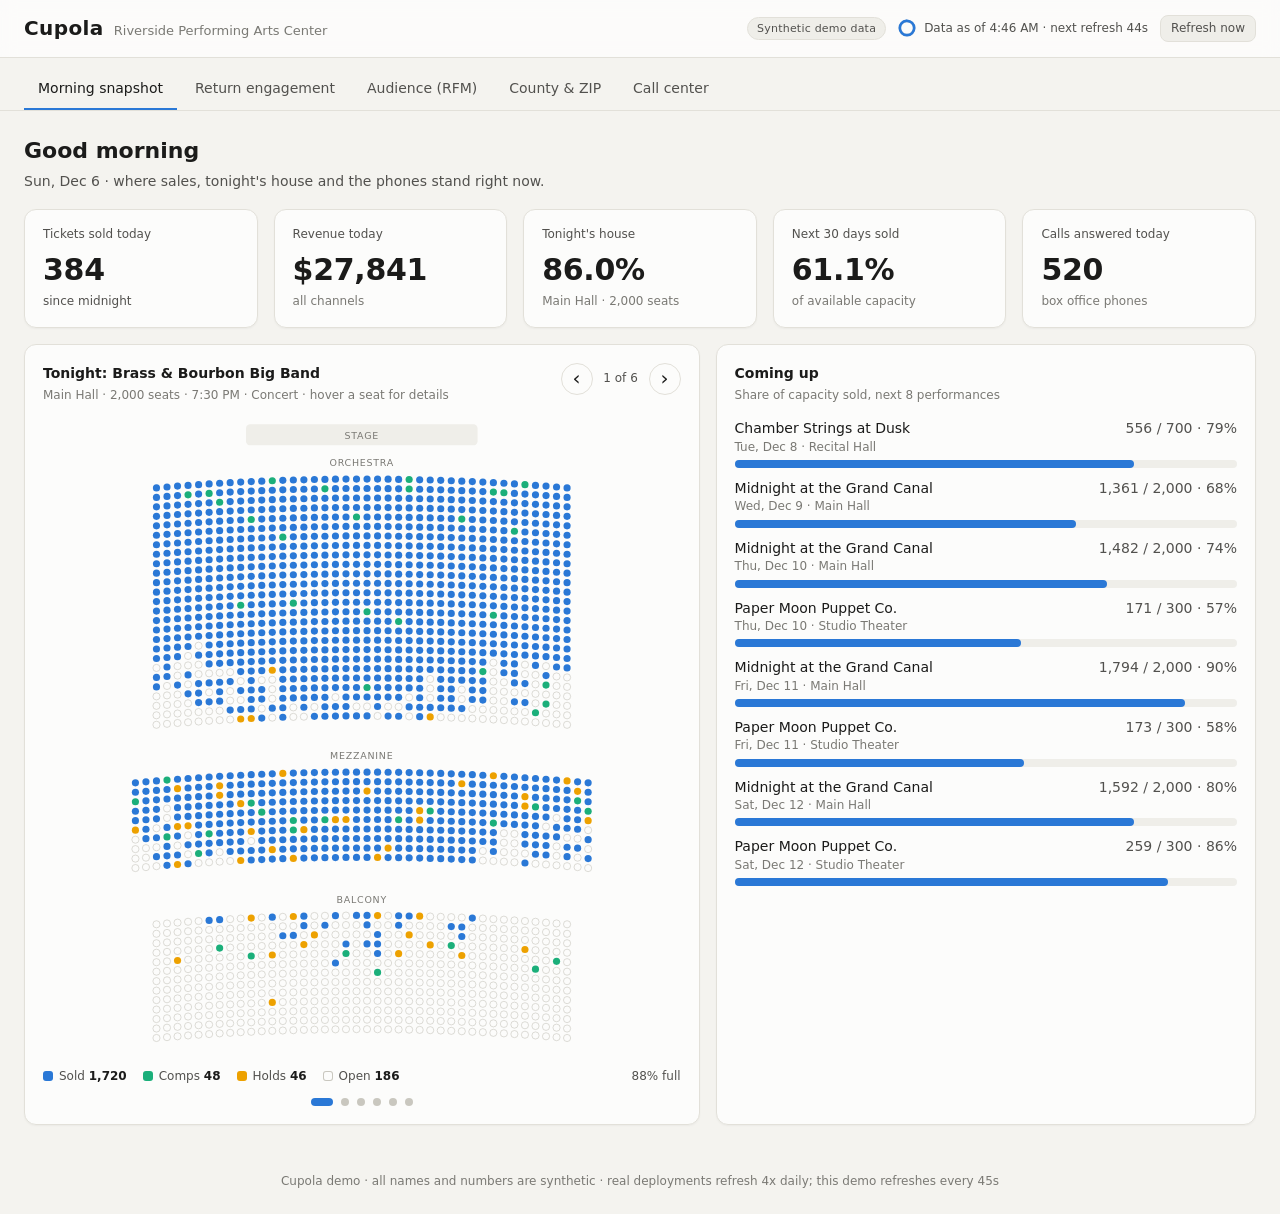
==== index.html @ f86dce52 "Cupola venue dashboards demo Plain HTML/CSS/JS demo on synthetic data, ready for GitHub Pages: morni" ====
<!doctype html>
<html lang="en">
<head>
  <meta charset="utf-8" />
  <meta name="viewport" content="width=device-width, initial-scale=1" />
  <title>Cupola · Venue Dashboards Demo</title>
  <meta name="description" content="Interactive venue analytics demo built on synthetic data." />
  <link rel="icon" href="data:image/svg+xml,<svg xmlns='http://www.w3.org/2000/svg' viewBox='0 0 32 32'><rect width='32' height='32' rx='7' fill='%233987e5'/><rect x='7' y='17' width='4' height='8' rx='1' fill='white'/><rect x='14' y='11' width='4' height='14' rx='1' fill='white'/><rect x='21' y='7' width='4' height='18' rx='1' fill='white'/></svg>" />
  <link rel="stylesheet" href="css/styles.css" />
</head>
<body>
  <header class="topbar">
    <div class="brand">
      <span class="brand-name" id="brand-name">Cupola</span>
      <span class="brand-sub" id="venue-name"></span>
    </div>
    <div class="status">
      <span class="badge" title="Every number in this demo is invented">Synthetic demo data</span>
      <span class="refresh" id="refresh">
        <svg class="refresh-ring" viewBox="0 0 20 20" aria-hidden="true">
          <circle class="track" cx="10" cy="10" r="8" />
          <circle class="prog" cx="10" cy="10" r="8" stroke-dasharray="50.27" stroke-dashoffset="0" />
        </svg>
        <span id="as-of">Loading…</span>
      </span>
      <button class="refresh-btn" id="refresh-now" type="button">Refresh now</button>
    </div>
  </header>

  <nav class="nav" id="nav" aria-label="Dashboards"></nav>

  <main id="view" aria-live="polite"></main>

  <footer id="footer"></footer>

  <script type="module" src="js/app.js"></script>
</body>
</html>
---- css/styles.css ----
/* ------------------------------------------------------------------
   Tokens. Chart colors come from a palette validated for color-vision
   deficiency on a dark surface. Text never wears a series color.
   ------------------------------------------------------------------ */
:root {
  color-scheme: light;
  --page: #f4f3ef;
  --surface-1: #fcfcfb;
  --surface-2: #efeee9;
  --border: #e2e0d9;
  --grid: #e8e6df;
  --text-primary: #1b1b1a;
  --text-secondary: #52514e;
  --text-muted: #7a7974;

  --series-1: #2a78d6; /* blue   */
  --series-2: #eb6834; /* orange */
  --series-3: #1baf7a; /* aqua   */
  --series-4: #eda100; /* yellow */
  --neutral-mark: #c9c7bf;

  --good: #0f7a0f;
  --warning: #b77d00;
  --critical: #d03b3b;

  --radius: 12px;
  --gap: 16px;
  --font: "Inter", system-ui, -apple-system, "Segoe UI", Roboto, sans-serif;
  --mono: ui-monospace, "SF Mono", Menlo, Consolas, monospace;
}

* { box-sizing: border-box; }
html, body { margin: 0; }
body {
  background: var(--page);
  color: var(--text-primary);
  font: 14px/1.45 var(--font);
  -webkit-font-smoothing: antialiased;
}
button { font: inherit; color: inherit; }

/* ---------- Header ---------- */
.topbar {
  position: sticky; top: 0; z-index: 20;
  display: flex; align-items: center; gap: 16px; flex-wrap: wrap;
  padding: 14px 24px;
  background: rgba(252, 252, 251, 0.92);
  backdrop-filter: blur(8px);
  border-bottom: 1px solid var(--border);
}
.brand { display: flex; align-items: baseline; gap: 10px; margin-right: auto; }
.brand-name { font-size: 20px; font-weight: 700; letter-spacing: 0.02em; }
.brand-sub { color: var(--text-muted); font-size: 13px; }

.status { display: flex; align-items: center; gap: 12px; font-size: 12px; color: var(--text-secondary); }
.badge {
  padding: 3px 9px; border-radius: 999px;
  border: 1px solid var(--border); background: var(--surface-2);
  color: var(--text-secondary); font-size: 11px; letter-spacing: 0.02em; white-space: nowrap;
}
.refresh { display: flex; align-items: center; gap: 8px; white-space: nowrap; }
.refresh-ring { width: 18px; height: 18px; transform: rotate(-90deg); }
.refresh-ring circle { fill: none; stroke-width: 3; }
.refresh-ring .track { stroke: var(--border); }
.refresh-ring .prog { stroke: var(--series-1); stroke-linecap: round; transition: stroke-dashoffset 1s linear; }
.refresh-btn {
  background: var(--surface-2); border: 1px solid var(--border); border-radius: 8px;
  padding: 4px 10px; cursor: pointer; font-size: 12px; white-space: nowrap;
}
.refresh-btn:hover { border-color: var(--text-muted); }

/* ---------- Nav ---------- */
.nav {
  display: flex; gap: 4px; padding: 10px 24px 0; overflow-x: auto;
  border-bottom: 1px solid var(--border); scrollbar-width: none;
}
.nav::-webkit-scrollbar { display: none; }
.nav a {
  color: var(--text-secondary); text-decoration: none; white-space: nowrap;
  padding: 10px 14px; border-bottom: 2px solid transparent; font-weight: 500;
}
.nav a:hover { color: var(--text-primary); }
.nav a[aria-current="page"] { color: var(--text-primary); border-bottom-color: var(--series-1); }

/* ---------- Layout ---------- */
main { padding: 24px; max-width: 1320px; margin: 0 auto; }
.view-head { display: flex; align-items: flex-end; justify-content: space-between; gap: 16px; flex-wrap: wrap; margin-bottom: 18px; }
.view-head h1 { font-size: 22px; margin: 0; font-weight: 650; }
.view-head p { margin: 4px 0 0; color: var(--text-secondary); }

.grid { display: grid; gap: var(--gap); }
.kpis { grid-template-columns: repeat(auto-fit, minmax(170px, 1fr)); margin-bottom: var(--gap); }
.two-col { grid-template-columns: minmax(0, 1.25fr) minmax(0, 1fr); }
.two-col-even { grid-template-columns: minmax(0, 1fr) minmax(0, 1fr); }
@media (max-width: 900px) {
  .two-col, .two-col-even { grid-template-columns: minmax(0, 1fr); }
  main { padding: 16px; }
  .topbar { padding: 12px 16px; }
  .nav { padding: 6px 12px 0; }
}

.card {
  background: var(--surface-1); border: 1px solid var(--border);
  border-radius: var(--radius); padding: 18px;
  box-shadow: 0 1px 2px rgba(30, 28, 20, 0.04);
  animation: rise 0.5s cubic-bezier(.2,.7,.2,1) both;
}
.card:nth-child(2) { animation-delay: 0.06s; }
.card:nth-child(3) { animation-delay: 0.12s; }
.card:nth-child(4) { animation-delay: 0.18s; }
.card:nth-child(5) { animation-delay: 0.24s; }
.card h2 { font-size: 14px; margin: 0 0 4px; font-weight: 600; }
.card .sub { color: var(--text-muted); font-size: 12px; margin: 0 0 14px; }
@keyframes rise { from { opacity: 0; transform: translateY(10px); } to { opacity: 1; transform: none; } }

/* ---------- Stat tiles ---------- */
.tile { padding: 16px 18px; position: relative; overflow: hidden; }
.tile .label { color: var(--text-secondary); font-size: 12px; }
.tile .value { font-size: 30px; font-weight: 650; letter-spacing: -0.01em; margin-top: 4px; font-variant-numeric: tabular-nums; }
.tile .note { color: var(--text-muted); font-size: 12px; margin-top: 2px; }
.tile .delta { font-size: 12px; margin-top: 2px; color: var(--text-secondary); }
.tile .delta .up { color: var(--good); }
.tile .delta .down { color: var(--critical); }
.tile.flash::after {
  content: ""; position: absolute; inset: 0; border-radius: inherit;
  box-shadow: inset 0 0 0 1px var(--series-1);
  animation: flash 1.4s ease-out both; pointer-events: none;
}
@keyframes flash { from { opacity: 1; } to { opacity: 0; } }

/* ---------- Bars (HTML) ---------- */
.bar-list { display: flex; flex-direction: column; gap: 10px; }
.bar-row { display: grid; grid-template-columns: minmax(0, 1fr) auto; gap: 4px 12px; align-items: baseline; }
.bar-row .name { white-space: nowrap; overflow: hidden; text-overflow: ellipsis; }
.bar-row .meta { color: var(--text-muted); font-size: 12px; }
.bar-row .num { font-variant-numeric: tabular-nums; color: var(--text-secondary); text-align: right; }
.bar-track { grid-column: 1 / -1; height: 8px; border-radius: 4px; background: var(--surface-2); overflow: hidden; }
.bar-fill {
  height: 100%; width: 0; border-radius: 0 4px 4px 0; background: var(--series-1);
  transition: width 1.1s cubic-bezier(.2,.7,.2,1);
}
.clickable { cursor: pointer; border-radius: 8px; padding: 6px 8px; margin: -6px -8px; }
.clickable:hover { background: var(--surface-2); }

/* ---------- Seat map ---------- */
.card-head { display: flex; justify-content: space-between; align-items: flex-start; gap: 12px; }
.card-head h2 { margin-bottom: 4px; }
.pager { display: flex; align-items: center; gap: 6px; flex-shrink: 0; }
.pager-btn {
  width: 32px; height: 32px; border-radius: 50%; cursor: pointer;
  border: 1px solid var(--border); background: var(--surface-1);
  font-size: 20px; line-height: 1; display: grid; place-items: center; padding: 0 0 2px;
  transition: background 0.15s, border-color 0.15s, transform 0.1s;
}
.pager-btn:hover { background: var(--surface-2); border-color: var(--text-muted); }
.pager-btn:active { transform: scale(0.92); }
.pager-btn:focus-visible, .pip:focus-visible { outline: 2px solid var(--series-1); outline-offset: 2px; }
.pager-count { font-size: 12px; color: var(--text-secondary); min-width: 44px; text-align: center; font-variant-numeric: tabular-nums; }
.seatmap-wrap { overflow: hidden; touch-action: pan-y; }
.pips { display: flex; justify-content: center; gap: 8px; margin-top: 12px; }
.pip { width: 8px; height: 8px; border-radius: 50%; border: 0; padding: 0; background: var(--neutral-mark); cursor: pointer; transition: width 0.25s, background 0.25s; }
.pip.on { width: 22px; border-radius: 4px; background: var(--series-1); }
.slide-in-right { animation: slideR 0.45s cubic-bezier(.2,.7,.2,1) both; }
.slide-in-left { animation: slideL 0.45s cubic-bezier(.2,.7,.2,1) both; }
@keyframes slideR { from { opacity: 0; transform: translateX(40px); } to { opacity: 1; transform: none; } }
@keyframes slideL { from { opacity: 0; transform: translateX(-40px); } to { opacity: 1; transform: none; } }
.seatmap { max-height: 640px; }
.seatmap { width: 100%; height: auto; display: block; margin: 0 auto; }
.seat { fill: var(--surface-1); stroke: var(--neutral-mark); stroke-width: 0.6; transition: fill 0.4s ease; }
.seat.sold { fill: var(--series-1); stroke: none; }
.seat.comp { fill: var(--series-3); stroke: none; }
.seat.hold { fill: var(--series-4); stroke: none; }
.seat.pop { animation: pop 0.9s ease-out both; }
@keyframes pop { 0% { transform: scale(2.2); } 100% { transform: scale(1); } }
.seat { transform-box: fill-box; transform-origin: center; }
.stage { fill: var(--surface-2); }
.svg-label { fill: var(--text-muted); font-size: 9px; letter-spacing: 0.08em; font-family: var(--font); }

.legend { display: flex; flex-wrap: wrap; gap: 6px 16px; font-size: 12px; color: var(--text-secondary); margin-top: 10px; }
.legend i { display: inline-block; width: 10px; height: 10px; border-radius: 3px; margin-right: 6px; vertical-align: -1px; }
.legend i.line { height: 3px; border-radius: 2px; vertical-align: 3px; width: 16px; }
.legend b { color: var(--text-primary); font-weight: 600; font-variant-numeric: tabular-nums; }

/* ---------- SVG charts ---------- */
.chart { width: 100%; height: auto; display: block; overflow: visible; }
.chart .gridline { stroke: var(--grid); stroke-width: 1; }
.chart .axis-label { fill: var(--text-muted); font-size: 11px; font-family: var(--font); }
.chart .direct-label { fill: var(--text-secondary); font-size: 12px; font-family: var(--font); font-weight: 500; }
.chart .series { fill: none; stroke-width: 2; stroke-linejoin: round; stroke-linecap: round; }
.chart .series.primary { stroke-width: 3; }
.chart .draw { animation: draw 1.6s cubic-bezier(.3,.6,.2,1) both; }
@keyframes draw { from { stroke-dashoffset: var(--len); } to { stroke-dashoffset: 0; } }
.chart .today-line { stroke: var(--text-muted); stroke-dasharray: 3 4; }
.chart .crosshair { stroke: var(--text-secondary); stroke-width: 1; }
.chart .dot { stroke: var(--surface-1); stroke-width: 2; }
.chart .grow { transform-box: fill-box; transform-origin: bottom; animation: grow 0.9s cubic-bezier(.2,.7,.2,1) both; }
@keyframes grow { from { transform: scaleY(0); } to { transform: scaleY(1); } }

.heat-cell { transition: opacity 0.2s; animation: fade 0.6s ease both; }
.heat-cell:hover { opacity: 0.8; }
@keyframes fade { from { opacity: 0; } to { opacity: 1; } }

/* ---------- Tables ---------- */
table { width: 100%; border-collapse: collapse; font-variant-numeric: tabular-nums; }
th, td { text-align: left; padding: 8px 6px; border-bottom: 1px solid var(--border); }
th { color: var(--text-muted); font-weight: 500; font-size: 12px; }
td.r, th.r { text-align: right; }
td .muted { color: var(--text-muted); font-size: 12px; }
.table-wrap { overflow-x: auto; }

/* ---------- Tooltip ---------- */
.tooltip {
  position: fixed; z-index: 50; pointer-events: none;
  background: #ffffff; border: 1px solid var(--border); border-radius: 8px;
  padding: 8px 10px; font-size: 12px; color: var(--text-primary);
  box-shadow: 0 8px 24px rgba(30, 28, 20, 0.14);
  opacity: 0; transition: opacity 0.12s; max-width: 260px;
}
.tooltip.show { opacity: 1; }
.tooltip .t-title { font-weight: 600; margin-bottom: 4px; }
.tooltip .t-row { display: flex; justify-content: space-between; gap: 14px; color: var(--text-secondary); }
.tooltip .t-row b { color: var(--text-primary); font-weight: 600; }
.tooltip i { display: inline-block; width: 8px; height: 8px; border-radius: 2px; margin-right: 6px; }

.callout { border-left: 3px solid var(--series-1); padding: 8px 12px; background: var(--surface-2); border-radius: 0 8px 8px 0; color: var(--text-secondary); font-size: 13px; }
.pill { display: inline-block; padding: 2px 8px; border-radius: 999px; background: var(--surface-2); color: var(--text-secondary); font-size: 11px; }

footer { color: var(--text-muted); font-size: 12px; text-align: center; padding: 24px; }

@media (prefers-reduced-motion: reduce) {
  *, *::before, *::after { animation-duration: 0.01ms !important; animation-delay: 0ms !important; transition-duration: 0.01ms !important; }
}
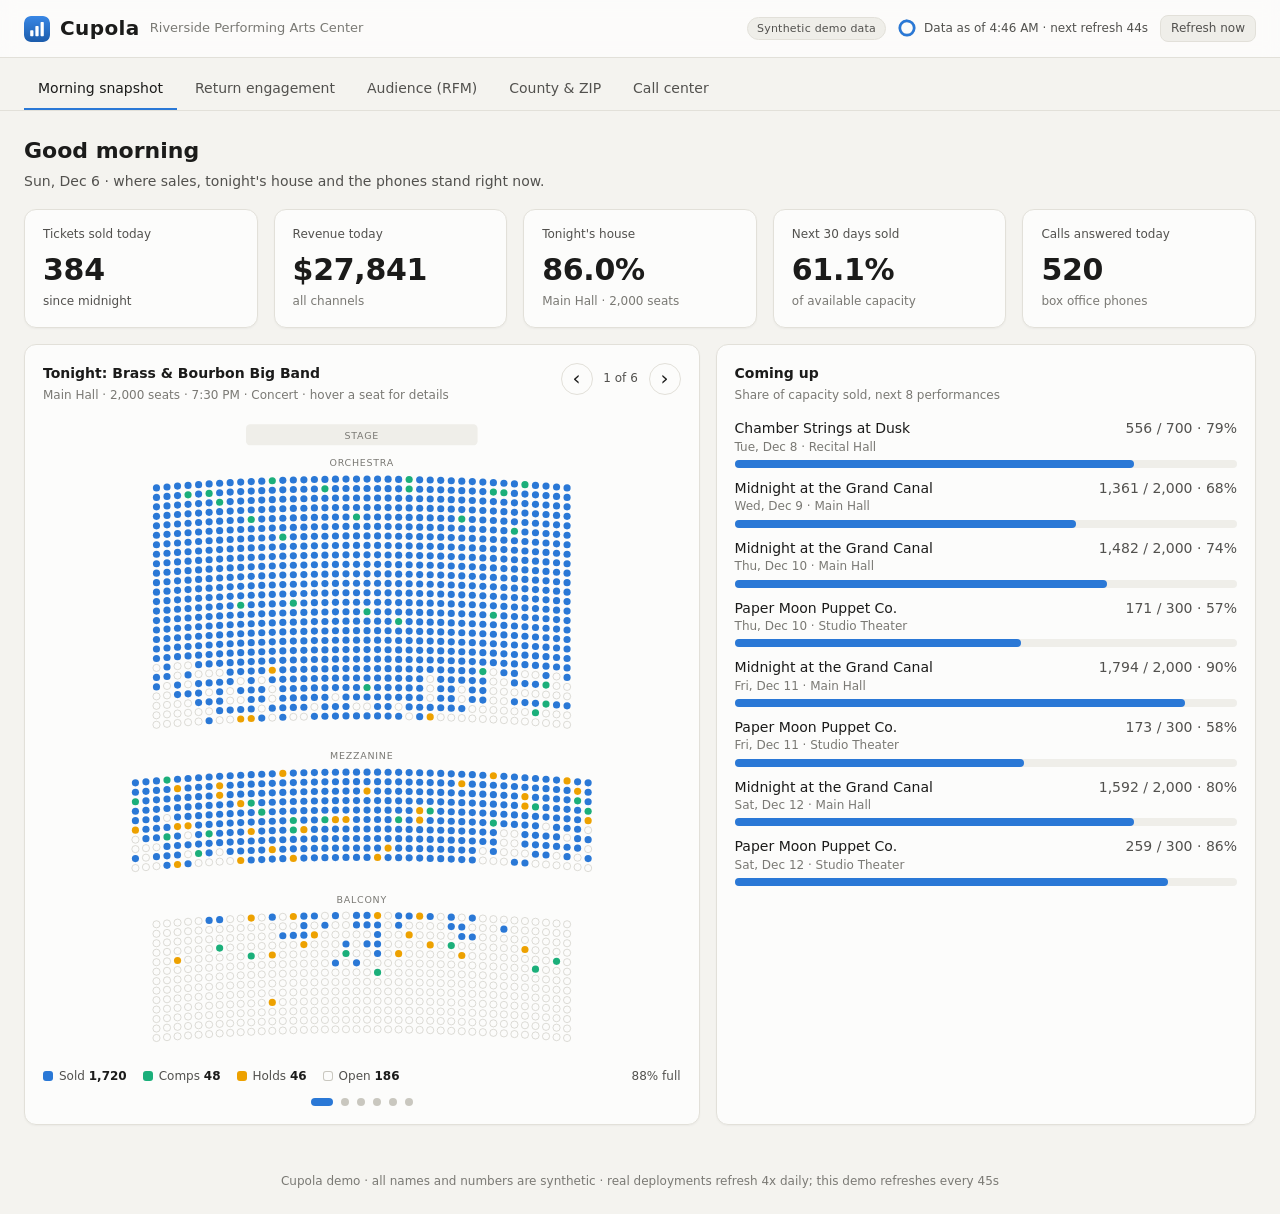
==== commit 3149c86c: "Make the demo installable like an app Add web app manifest, app icons (home screen, maskable, favico" ====
--- a/index.html
+++ b/index.html
@@ -2,15 +2,35 @@
 <html lang="en">
 <head>
   <meta charset="utf-8" />
-  <meta name="viewport" content="width=device-width, initial-scale=1" />
-  <title>Cupola · Venue Dashboards Demo</title>
-  <meta name="description" content="Interactive venue analytics demo built on synthetic data." />
-  <link rel="icon" href="data:image/svg+xml,<svg xmlns='http://www.w3.org/2000/svg' viewBox='0 0 32 32'><rect width='32' height='32' rx='7' fill='%233987e5'/><rect x='7' y='17' width='4' height='8' rx='1' fill='white'/><rect x='14' y='11' width='4' height='14' rx='1' fill='white'/><rect x='21' y='7' width='4' height='18' rx='1' fill='white'/></svg>" />
+  <meta name="viewport" content="width=device-width, initial-scale=1, viewport-fit=cover" />
+  <title>Cupola · Venue Dashboards</title>
+  <meta name="description" content="Sales, seat maps, pacing, audience and call-center views in one place. Interactive demo on synthetic data." />
+  <link rel="icon" type="image/svg+xml" href="icons/icon.svg" />
+  <link rel="icon" type="image/png" sizes="32x32" href="icons/favicon-32.png" />
+  <link rel="apple-touch-icon" href="icons/apple-touch-icon.png" />
+  <link rel="manifest" href="manifest.webmanifest" />
+  <meta name="theme-color" content="#fcfcfb" />
+  <meta name="apple-mobile-web-app-capable" content="yes" />
+  <meta name="mobile-web-app-capable" content="yes" />
+  <meta name="apple-mobile-web-app-title" content="Cupola" />
+  <meta name="apple-mobile-web-app-status-bar-style" content="default" />
+
+  <!-- Link preview when the URL is texted, emailed or posted -->
+  <meta property="og:type" content="website" />
+  <meta property="og:site_name" content="Cupola" />
+  <meta property="og:title" content="Cupola · Venue Dashboards" />
+  <meta property="og:description" content="Sales, seat maps, pacing, audience and call-center views in one place. Interactive demo on synthetic data." />
+  <meta property="og:url" content="https://nicksmith527.github.io/cupola-demo/" />
+  <meta property="og:image" content="https://nicksmith527.github.io/cupola-demo/og-image.png" />
+  <meta property="og:image:width" content="1200" />
+  <meta property="og:image:height" content="630" />
+  <meta name="twitter:card" content="summary_large_image" />
   <link rel="stylesheet" href="css/styles.css" />
 </head>
 <body>
   <header class="topbar">
     <div class="brand">
+      <img class="brand-icon" src="icons/icon.svg" alt="" width="26" height="26" />
       <span class="brand-name" id="brand-name">Cupola</span>
       <span class="brand-sub" id="venue-name"></span>
     </div>
--- a/css/styles.css
+++ b/css/styles.css
@@ -44,11 +44,16 @@
   position: sticky; top: 0; z-index: 20;
   display: flex; align-items: center; gap: 16px; flex-wrap: wrap;
   padding: 14px 24px;
+  /* Clear the notch / status bar when opened from the home screen. */
+  padding-top: max(14px, env(safe-area-inset-top));
+  padding-left: max(24px, env(safe-area-inset-left));
+  padding-right: max(24px, env(safe-area-inset-right));
   background: rgba(252, 252, 251, 0.92);
   backdrop-filter: blur(8px);
   border-bottom: 1px solid var(--border);
 }
-.brand { display: flex; align-items: baseline; gap: 10px; margin-right: auto; }
+.brand { display: flex; align-items: center; gap: 10px; margin-right: auto; }
+.brand-icon { width: 26px; height: 26px; border-radius: 7px; flex-shrink: 0; }
 .brand-name { font-size: 20px; font-weight: 700; letter-spacing: 0.02em; }
 .brand-sub { color: var(--text-muted); font-size: 13px; }
 
@@ -92,10 +97,15 @@
 .kpis { grid-template-columns: repeat(auto-fit, minmax(170px, 1fr)); margin-bottom: var(--gap); }
 .two-col { grid-template-columns: minmax(0, 1.25fr) minmax(0, 1fr); }
 .two-col-even { grid-template-columns: minmax(0, 1fr) minmax(0, 1fr); }
+@media (max-width: 600px) {
+  .hide-sm { display: none; }
+  .brand-sub { display: none; }
+  .status { width: 100%; justify-content: space-between; }
+}
 @media (max-width: 900px) {
   .two-col, .two-col-even { grid-template-columns: minmax(0, 1fr); }
   main { padding: 16px; }
-  .topbar { padding: 12px 16px; }
+  .topbar { padding: max(12px, env(safe-area-inset-top)) 16px 12px; }
   .nav { padding: 6px 12px 0; }
 }
 
@@ -225,7 +235,7 @@
 .callout { border-left: 3px solid var(--series-1); padding: 8px 12px; background: var(--surface-2); border-radius: 0 8px 8px 0; color: var(--text-secondary); font-size: 13px; }
 .pill { display: inline-block; padding: 2px 8px; border-radius: 999px; background: var(--surface-2); color: var(--text-secondary); font-size: 11px; }
 
-footer { color: var(--text-muted); font-size: 12px; text-align: center; padding: 24px; }
+footer { color: var(--text-muted); font-size: 12px; text-align: center; padding: 24px 24px max(24px, env(safe-area-inset-bottom)); }
 
 @media (prefers-reduced-motion: reduce) {
   *, *::before, *::after { animation-duration: 0.01ms !important; animation-delay: 0ms !important; transition-duration: 0.01ms !important; }
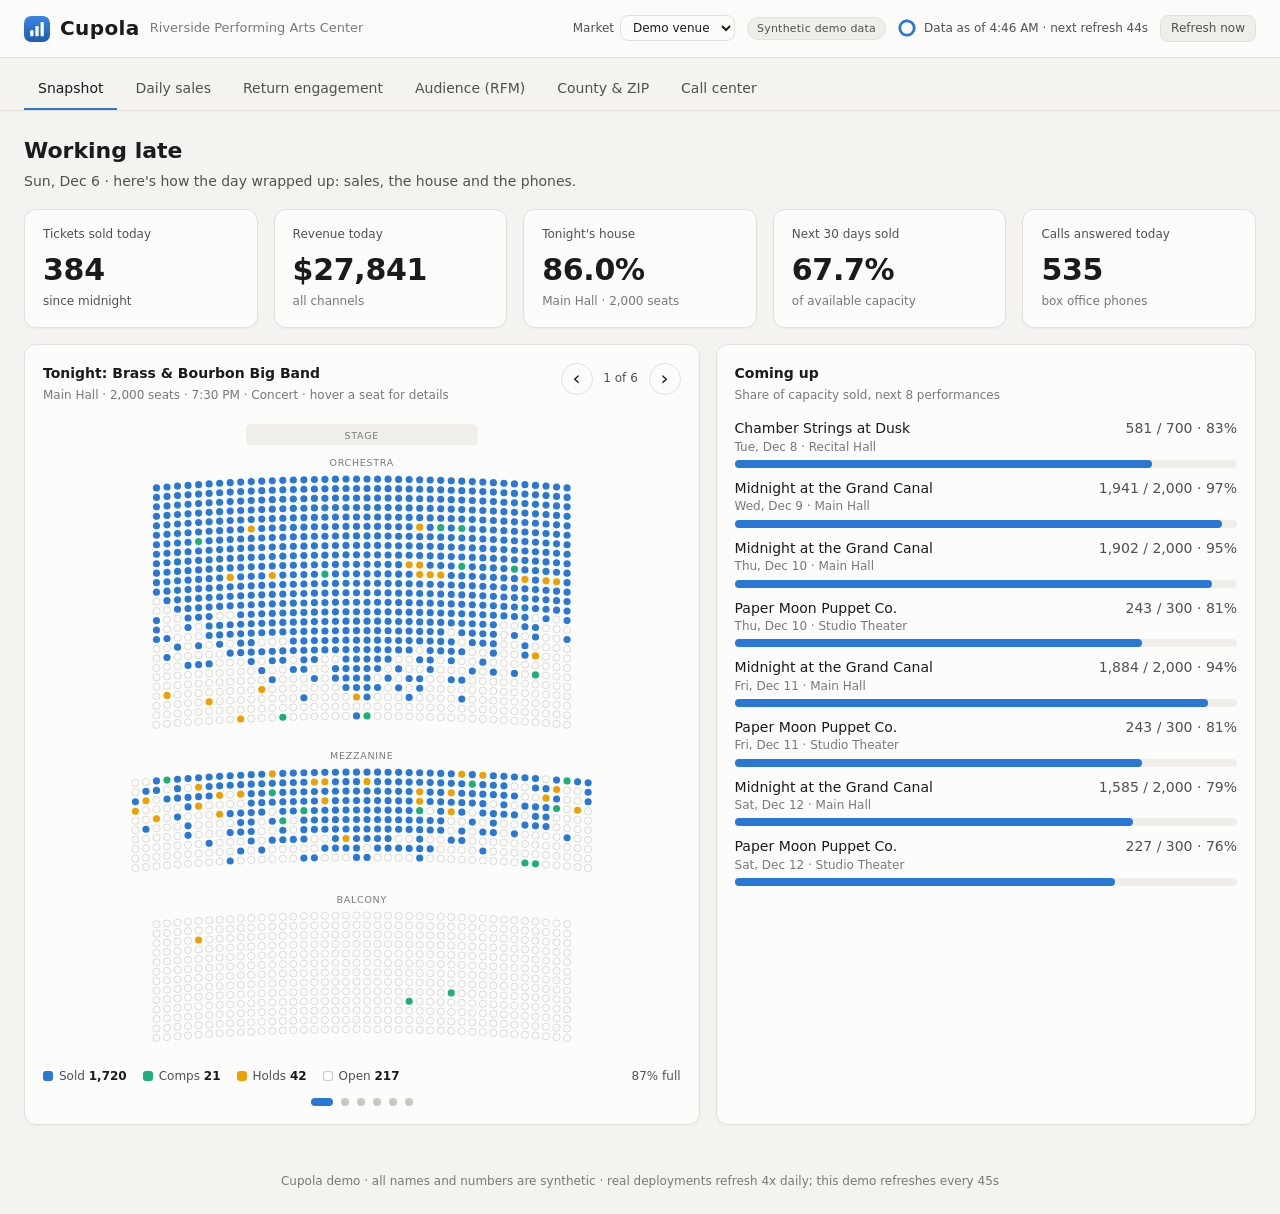
==== commit 614fa699: "Localize County & ZIP for Tampa Bay and Denver with heat maps Market picker (?market=tampa|denver) l" ====
--- a/index.html
+++ b/index.html
@@ -35,6 +35,9 @@
       <span class="brand-sub" id="venue-name"></span>
     </div>
     <div class="status">
+      <label class="market"><span class="hide-sm">Market</span>
+        <select id="market" aria-label="Market"></select>
+      </label>
       <span class="badge" title="Every number in this demo is invented">Synthetic demo data</span>
       <span class="refresh" id="refresh">
         <svg class="refresh-ring" viewBox="0 0 20 20" aria-hidden="true">
--- a/css/styles.css
+++ b/css/styles.css
@@ -100,7 +100,8 @@
 @media (max-width: 600px) {
   .hide-sm { display: none; }
   .brand-sub { display: none; }
-  .status { width: 100%; justify-content: space-between; }
+  .status { width: 100%; flex-wrap: wrap; gap: 8px 10px; }
+  .status .refresh-btn { margin-left: auto; }
 }
 @media (max-width: 900px) {
   .two-col, .two-col-even { grid-template-columns: minmax(0, 1fr); }
@@ -240,3 +241,169 @@
 @media (prefers-reduced-motion: reduce) {
   *, *::before, *::after { animation-duration: 0.01ms !important; animation-delay: 0ms !important; transition-duration: 0.01ms !important; }
 }
+
+/* ---------- Daily sales report ---------- */
+.chip {
+  display: inline-flex; align-items: center; gap: 6px; white-space: nowrap;
+  padding: 3px 9px; border-radius: 999px; font-size: 12px; font-weight: 600;
+  color: var(--text-primary); background: var(--surface-2);
+}
+.chip i { width: 8px; height: 8px; border-radius: 50%; display: inline-block; }
+.chip.on i { background: var(--good); }
+.chip.ahead i { background: var(--good); }
+.chip.ahead { background: #e6f4e6; }
+.chip.behind { background: #fdf1d8; }
+.chip.behind i { background: #fab219; }
+.chip.risk { background: #fae3e3; }
+.chip.risk i { background: var(--critical); }
+.chip.cross { background: #e5eefb; color: #1c5cab; font-weight: 600; }
+
+.watch { margin-bottom: var(--gap); border-color: #f0d9d9; }
+.watch-row {
+  display: grid; grid-template-columns: 140px minmax(0, 1fr) auto 170px; gap: 6px 16px; align-items: center;
+  width: 100%; text-align: left; background: none; border: 0; border-top: 1px solid var(--border);
+  padding: 12px 6px; cursor: pointer; border-radius: 8px;
+}
+.watch-row:first-child { border-top: 0; }
+.watch-row:hover { background: var(--surface-2); }
+.watch-row .name { font-weight: 600; }
+.watch-row .meta, .r-row .meta, .r-sold .meta { color: var(--text-muted); font-size: 12px; }
+.w-when { display: flex; flex-direction: column; align-items: flex-end; gap: 4px; color: var(--text-secondary); font-size: 13px; }
+.w-nums { text-align: right; font-variant-numeric: tabular-nums; font-size: 13px; }
+
+.report-controls { display: flex; justify-content: space-between; align-items: center; gap: 12px; flex-wrap: wrap; margin-bottom: 12px; }
+.seg { display: inline-flex; background: var(--surface-2); border-radius: 10px; padding: 3px; gap: 2px; overflow-x: auto; max-width: 100%; }
+.seg button { border: 0; background: none; padding: 6px 12px; border-radius: 8px; cursor: pointer; font-size: 13px; color: var(--text-secondary); white-space: nowrap; }
+.seg button[aria-selected="true"] { background: var(--surface-1); color: var(--text-primary); box-shadow: 0 1px 2px rgba(30,28,20,.12); font-weight: 600; }
+.toggle { display: inline-flex; align-items: center; gap: 8px; font-size: 13px; color: var(--text-secondary); cursor: pointer; }
+.toggle input { accent-color: var(--series-1); width: 16px; height: 16px; }
+
+.report { font-variant-numeric: tabular-nums; }
+.r-row {
+  display: grid; grid-template-columns: 128px minmax(0, 1.5fr) minmax(150px, 1fr) 90px 100px 200px;
+  gap: 12px; align-items: center; padding: 9px 8px; border-bottom: 1px solid var(--border);
+}
+.report.enter .r-row:not(.r-head) { animation: fade 0.45s ease both; }
+.r-row .r { text-align: right; }
+.r-head { color: var(--text-muted); font-size: 12px; font-weight: 500; border-bottom-color: var(--neutral-mark); padding-top: 0; }
+.r-row .name { white-space: nowrap; overflow: hidden; text-overflow: ellipsis; }
+.r-sold { display: flex; justify-content: space-between; font-size: 13px; margin-bottom: 4px; }
+.r-row .bar-track { height: 6px; }
+.r-row.past { color: var(--text-secondary); background: repeating-linear-gradient(135deg, transparent 0 8px, rgba(30,28,20,.025) 8px 16px); }
+.r-row.past .bar-fill { background: var(--neutral-mark); }
+.r-row.flagged { background: linear-gradient(90deg, rgba(208,59,59,.06), transparent 40%); }
+.r-row.found { animation: found 2s ease-out both; }
+@keyframes found { 0%, 30% { background: #dbe8fb; } 100% { background: transparent; } }
+.bump { display: inline-block; color: var(--good); font-weight: 600; animation: bump 1.2s ease-out both; }
+@keyframes bump { 0% { transform: scale(1.5); } 100% { transform: scale(1); } }
+.r-section { padding: 14px 8px 6px; font-size: 12px; font-weight: 600; color: var(--text-secondary); text-transform: uppercase; letter-spacing: 0.05em; display: flex; gap: 10px; align-items: center; }
+.r-section .pill { text-transform: none; letter-spacing: 0; font-weight: 500; }
+.r-today { position: relative; margin: 14px 0 4px; text-align: left; }
+.r-today::before { content: ""; position: absolute; left: 0; right: 0; top: 50%; border-top: 2px solid var(--series-1); }
+.r-today span { position: relative; background: var(--series-1); color: #fff; font-size: 12px; font-weight: 600; padding: 3px 10px; border-radius: 999px; margin-left: 8px; }
+.r-week { padding: 14px 8px 4px; font-size: 12px; font-weight: 600; color: var(--text-muted); }
+.report-foot { margin-top: 12px; font-size: 13px; color: var(--text-secondary); }
+.link { background: none; border: 0; padding: 0; color: #1c5cab; font-weight: 600; cursor: pointer; text-decoration: underline; text-underline-offset: 2px; }
+
+@media (max-width: 900px) {
+  .watch-row { grid-template-columns: minmax(0, 1fr) auto; }
+  .watch-row .w-status { grid-column: 1 / -1; }
+  .w-nums { grid-column: 1 / -1; text-align: left; }
+  .w-nums br { display: none; }
+  .w-nums .meta::before { content: " · "; }
+  .r-head { display: none; }
+  .r-row { grid-template-columns: minmax(0, 1fr) auto; gap: 4px 12px; padding: 12px 6px; }
+  .r-row .c-date { grid-column: 1 / -1; font-size: 12px; color: var(--text-secondary); display: flex; gap: 6px; }
+  .r-row .c-date .meta::before { content: "· "; }
+  .r-row .c-show { grid-column: 1; }
+  .r-row .name { white-space: normal; }
+  .r-row .c-pace { grid-column: 2; grid-row: 2; text-align: right; }
+  .r-row .c-sold { grid-column: 1 / -1; }
+  .r-row .c-24 { grid-column: 1; text-align: left; font-size: 13px; }
+  .r-row .c-24::before { content: "Last 24 hrs: "; color: var(--text-muted); }
+  .r-row.past .c-24::before { content: ""; }
+  .r-row .c-rev { grid-column: 2; display: flex; gap: 6px; font-size: 13px; }
+  .r-row .c-rev .meta::before { content: "· "; }
+}
+
+.why { color: var(--text-secondary); font-size: 12px; margin-top: 3px; }
+.c-pace .why { white-space: normal; }
+.rules { margin-top: 12px; padding-top: 10px; border-top: 1px dashed var(--border); font-size: 12px; color: var(--text-muted); }
+.rules b { color: var(--text-secondary); font-weight: 600; }
+
+/* ---------- Market switcher ---------- */
+.market { display: inline-flex; align-items: center; gap: 6px; font-size: 12px; color: var(--text-secondary); }
+.market select {
+  font: inherit; font-size: 12px; color: var(--text-primary); background: var(--surface-1);
+  border: 1px solid var(--border); border-radius: 8px; padding: 4px 8px; cursor: pointer;
+}
+
+/* ---------- County & ZIP (market) ---------- */
+.geo-hero { display: grid; grid-template-columns: minmax(0, 2fr) repeat(3, minmax(0, 1fr)); gap: var(--gap); margin-bottom: var(--gap); }
+.hero-main {
+  display: flex; align-items: center; gap: 22px; padding: 22px 26px;
+  background: linear-gradient(135deg, #1c5cab, #2a78d6 60%, #3987e5); color: #fff; border: 0;
+}
+.hero-num { font-size: 78px; font-weight: 750; line-height: 1; letter-spacing: -0.03em; font-variant-numeric: tabular-nums; }
+.hero-text { font-size: 18px; line-height: 1.35; opacity: 0.95; }
+.hero-text b { font-weight: 700; }
+.hero-stat { padding: 16px 18px; }
+.hero-stat .label { color: var(--text-secondary); font-size: 12px; }
+.hs-big { font-size: 32px; font-weight: 700; margin-top: 4px; letter-spacing: -0.01em; font-variant-numeric: tabular-nums; }
+.hero-stat .note { color: var(--text-muted); font-size: 12px; }
+
+.map-card { margin-bottom: var(--gap); }
+.map-frame { height: 540px; border-radius: 10px; overflow: hidden; background: #e9f0f8; position: relative; }
+.geo-map { width: 100%; height: 100%; display: block; }
+.geo-map .state { stroke: #fff; stroke-width: 0.5; vector-effect: non-scaling-stroke; transition: fill 0.6s ease; }
+.geo-map .county {
+  stroke: #fff; stroke-width: 0.8; vector-effect: non-scaling-stroke; cursor: pointer;
+  transition: fill 0.7s ease, opacity 0.2s;
+}
+.geo-map .county:hover { opacity: 0.82; }
+.geo-map .county.selected { stroke: #1b1b1a; stroke-width: 2.5; }
+.geo-map.national .state { stroke-width: 0.8; cursor: default; }
+.map-labels { pointer-events: none; transition: opacity 0.25s; }
+.map-labels text {
+  fill: #1b1b1a; font-family: var(--font); font-weight: 600;
+  paint-order: stroke; stroke: rgba(255,255,255,0.92); stroke-linejoin: round;
+}
+.map-labels text.v { font-weight: 750; }
+.map-legend { display: flex; align-items: center; gap: 8px; margin-top: 10px; font-size: 12px; color: var(--text-secondary); flex-wrap: wrap; }
+.map-legend .ramp { display: flex; }
+.map-legend .ramp i { width: 22px; height: 10px; }
+.map-legend .ramp i:first-child { border-radius: 3px 0 0 3px; }
+.map-legend .ramp i:last-child { border-radius: 0 3px 3px 0; }
+.map-legend .no-data { margin-left: 12px; }
+.map-legend .no-data i { display: inline-block; width: 10px; height: 10px; border-radius: 2px; margin-right: 6px; vertical-align: -1px; }
+
+.rank { display: inline-block; width: 22px; color: var(--text-muted); font-variant-numeric: tabular-nums; font-size: 12px; }
+.bar-row.sel { background: #dbe8fb; }
+
+.zip-board { display: flex; flex-direction: column; }
+.zip-row {
+  display: grid; grid-template-columns: 40px minmax(0, 1fr) auto; gap: 14px; align-items: center;
+  padding: 10px 4px; border-bottom: 1px solid var(--border); animation: rise 0.45s cubic-bezier(.2,.7,.2,1) both;
+}
+.zip-row:last-child { border-bottom: 0; }
+.zip-rank { font-size: 26px; font-weight: 750; color: #9ec5f4; text-align: center; font-variant-numeric: tabular-nums; }
+.zip-row:nth-child(1) .zip-rank { color: #1c5cab; }
+.zip-row:nth-child(2) .zip-rank { color: #2a78d6; }
+.zip-row:nth-child(3) .zip-rank { color: #5d98e8; }
+.zip-code { font-size: 22px; font-weight: 750; letter-spacing: 0.02em; font-variant-numeric: tabular-nums; }
+.zip-main .meta { font-size: 12px; color: var(--text-muted); margin-bottom: 6px; }
+.zip-main .bar-track { height: 6px; }
+.zip-nums { text-align: right; display: flex; flex-direction: column; font-variant-numeric: tabular-nums; }
+.zip-nums b { font-size: 20px; font-weight: 700; }
+.zip-nums .meta { font-size: 11px; color: var(--text-muted); }
+
+@media (max-width: 900px) {
+  .geo-hero { grid-template-columns: minmax(0, 1fr) minmax(0, 1fr); }
+  .hero-main { grid-column: 1 / -1; padding: 18px; gap: 16px; }
+  .hero-num { font-size: 56px; }
+  .hero-text { font-size: 15px; }
+  .hero-stat:last-child { grid-column: 1 / -1; }
+  .map-frame { height: 380px; }
+  .map-card .card-head { flex-direction: column; }
+  .map-card .seg { width: 100%; }
+}
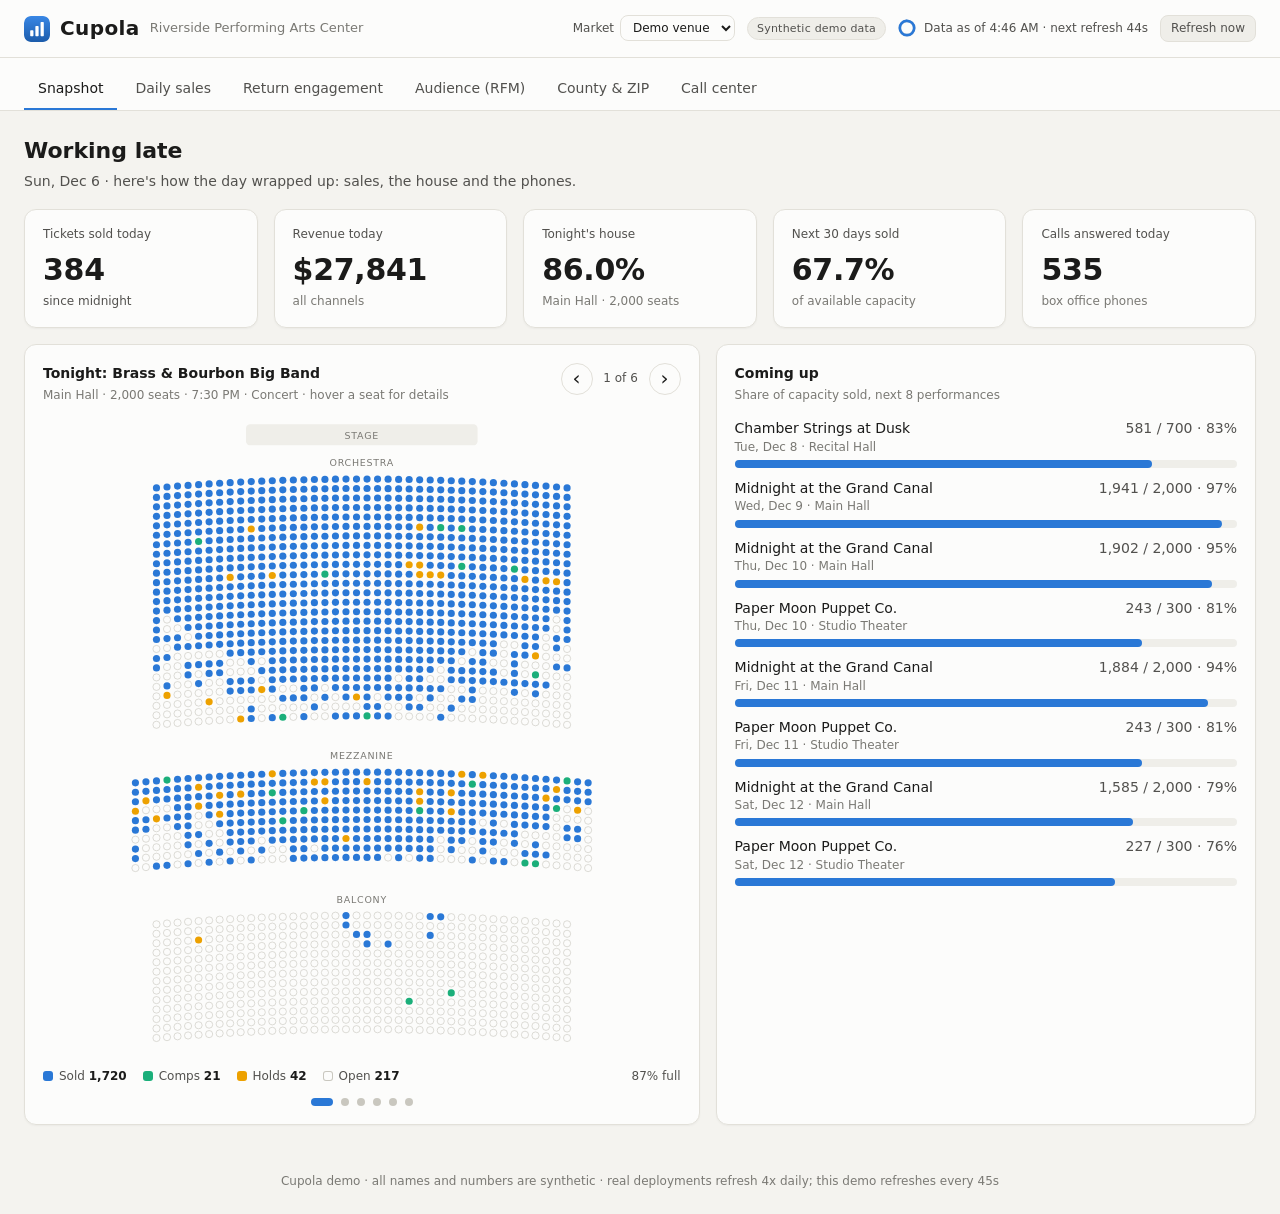
==== commit 241708b0: "Add alternative look at /next/ and pin tabs on the live version /next/: pinned header with tabs, sta" ====
--- a/index.html
+++ b/index.html
@@ -28,6 +28,7 @@
   <link rel="stylesheet" href="css/styles.css" />
 </head>
 <body>
+  <div class="pinned">
   <header class="topbar">
     <div class="brand">
       <img class="brand-icon" src="icons/icon.svg" alt="" width="26" height="26" />
@@ -51,6 +52,7 @@
   </header>
 
   <nav class="nav" id="nav" aria-label="Dashboards"></nav>
+  </div>
 
   <main id="view" aria-live="polite"></main>
 
--- a/css/styles.css
+++ b/css/styles.css
@@ -73,6 +73,10 @@
   padding: 4px 10px; cursor: pointer; font-size: 12px; white-space: nowrap;
 }
 .refresh-btn:hover { border-color: var(--text-muted); }
+
+/* Header and tabs stay pinned together, so the tabs never scroll away. */
+.pinned { position: sticky; top: 0; z-index: 20; background: rgba(252, 252, 251, 0.96); backdrop-filter: blur(8px); }
+.pinned .topbar { position: static; }
 
 /* ---------- Nav ---------- */
 .nav {
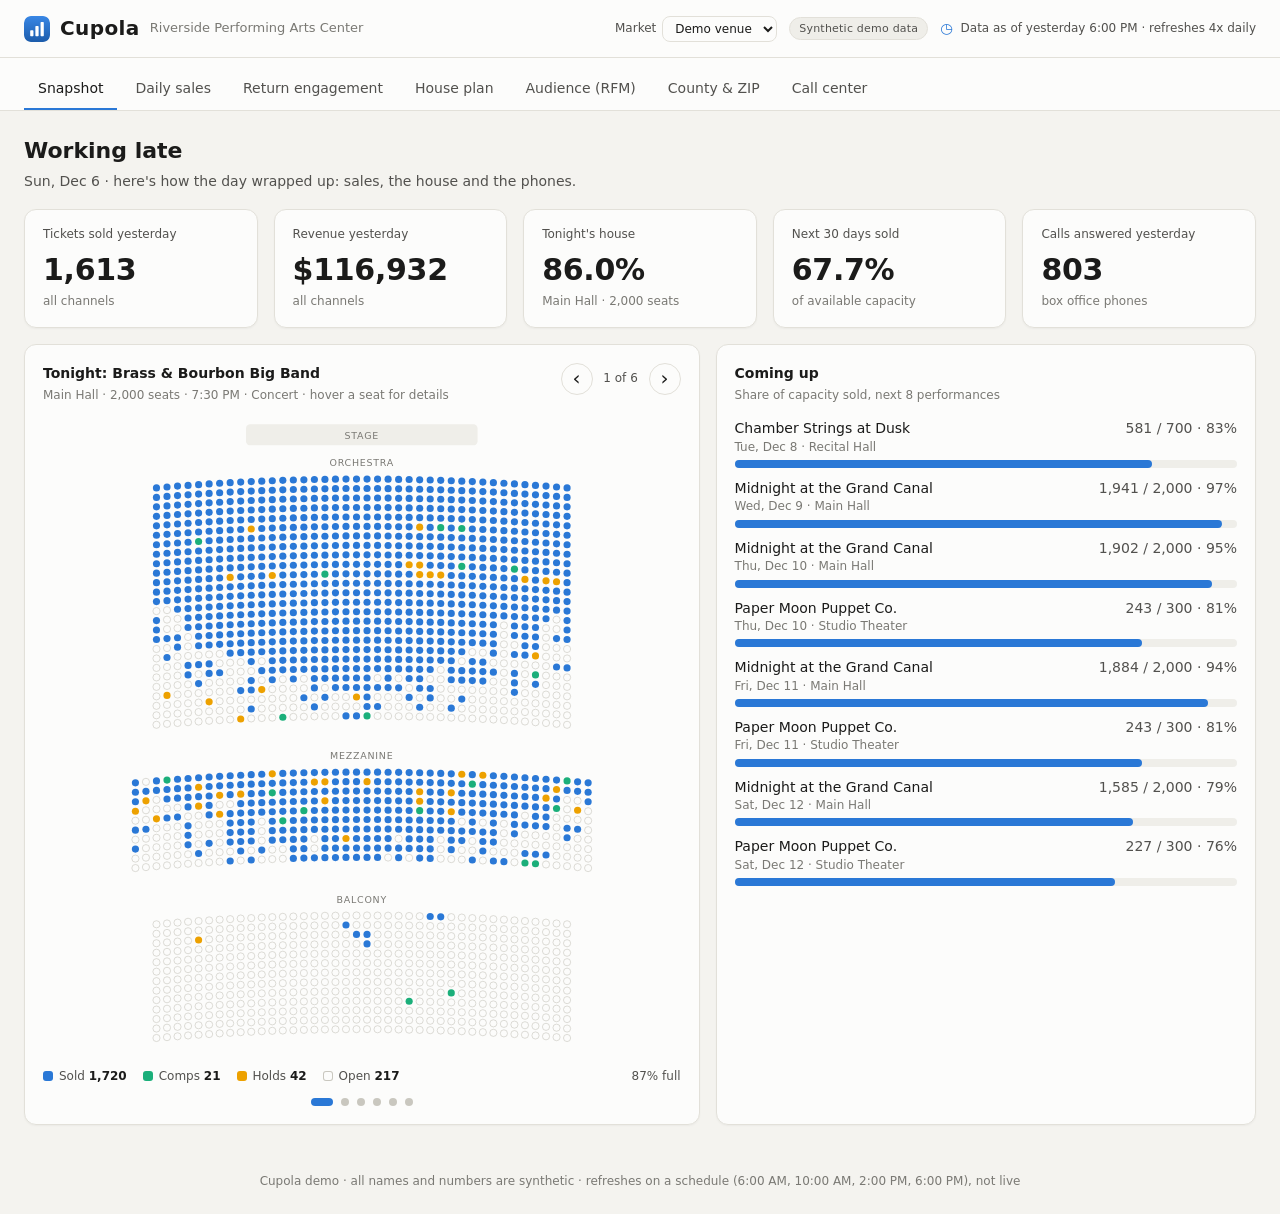
==== commit abf86932: "Main version: scheduled refresh, not live; add House plan tab - Header names the scheduled refresh t" ====
--- a/index.html
+++ b/index.html
@@ -41,13 +41,9 @@
       </label>
       <span class="badge" title="Every number in this demo is invented">Synthetic demo data</span>
       <span class="refresh" id="refresh">
-        <svg class="refresh-ring" viewBox="0 0 20 20" aria-hidden="true">
-          <circle class="track" cx="10" cy="10" r="8" />
-          <circle class="prog" cx="10" cy="10" r="8" stroke-dasharray="50.27" stroke-dashoffset="0" />
-        </svg>
+        <span class="sched-dot" aria-hidden="true">◷</span>
         <span id="as-of">Loading…</span>
       </span>
-      <button class="refresh-btn" id="refresh-now" type="button">Refresh now</button>
     </div>
   </header>
 
--- a/css/styles.css
+++ b/css/styles.css
@@ -411,3 +411,52 @@
   .map-card .card-head { flex-direction: column; }
   .map-card .seg { width: 100%; }
 }
+
+/* ---------- Scheduled refresh label ---------- */
+.sched-dot { color: var(--series-1); font-size: 14px; line-height: 1; }
+
+/* ---------- House plan ---------- */
+.strip {
+  display: grid; grid-template-columns: repeat(auto-fit, minmax(150px, 1fr));
+  background: var(--surface-1); border: 1px solid var(--border); border-radius: var(--radius);
+  margin-bottom: var(--gap); overflow: hidden;
+}
+.stat { padding: 12px 16px; border-left: 1px solid var(--border); position: relative; min-width: 0; }
+.stat:first-child { border-left: 0; }
+.stat .label { font-size: 12px; color: var(--text-secondary); }
+.stat .value { font-size: 26px; font-weight: 650; margin-top: 2px; font-variant-numeric: tabular-nums; }
+.stat .note { font-size: 12px; color: var(--text-muted); }
+@media (max-width: 700px) {
+  .strip { grid-template-columns: repeat(2, minmax(0, 1fr)); }
+  .stat { border-left: 0; border-top: 1px solid var(--border); }
+  .stat:nth-child(-n+2) { border-top: 0; }
+  .stat:nth-child(even) { border-left: 1px solid var(--border); }
+}
+.cols { display: grid; gap: var(--gap); grid-template-columns: minmax(0, 1.2fr) minmax(0, 1fr); align-items: start; }
+.cols.even { grid-template-columns: minmax(0, 1fr) minmax(0, 1fr); }
+@media (max-width: 760px) { .cols, .cols.even { grid-template-columns: minmax(0, 1fr); } }
+.mt { margin-top: var(--gap); }
+.kv { display: grid; grid-template-columns: auto auto; gap: 3px 14px; font-size: 13px; color: var(--text-secondary); justify-content: start; }
+.kv b { color: var(--text-primary); font-variant-numeric: tabular-nums; font-weight: 600; text-align: right; }
+.zone-row { display: grid; grid-template-columns: minmax(0, 1fr) auto; gap: 4px 12px; padding: 8px 0; border-top: 1px solid var(--grid); }
+.zone-row:first-child { border-top: 0; }
+.zone-row .name { font-weight: 600; }
+.zone-row .num { font-variant-numeric: tabular-nums; color: var(--text-secondary); font-size: 13px; text-align: right; }
+.zone-track { grid-column: 1 / -1; height: 10px; border-radius: 5px; background: var(--surface-2); overflow: hidden; display: flex; }
+.zone-track i { display: block; height: 100%; }
+.seat.in { fill: var(--series-1); stroke: none; }
+.seat.due { fill: #bcd4f3; stroke: none; }
+.trig {
+  display: grid; grid-template-columns: minmax(0, 1fr) auto; gap: 6px 12px; align-items: center;
+  width: 100%; text-align: left; font: inherit; color: inherit; cursor: pointer;
+  background: none; border: 0; border-top: 1px solid var(--border); padding: 10px 8px;
+}
+.trig:first-child { border-top: 0; }
+.trig:hover { background: var(--surface-2); }
+.trig.sel { background: #eef4fc; box-shadow: inset 3px 0 0 var(--series-1); }
+.trig .name { font-weight: 600; }
+.trig .meta { font-size: 12px; color: var(--text-muted); }
+@media (max-width: 600px) {
+  .trig { grid-template-columns: minmax(0, 1fr); }
+  .trig .t-chip { grid-row: 1; }
+}
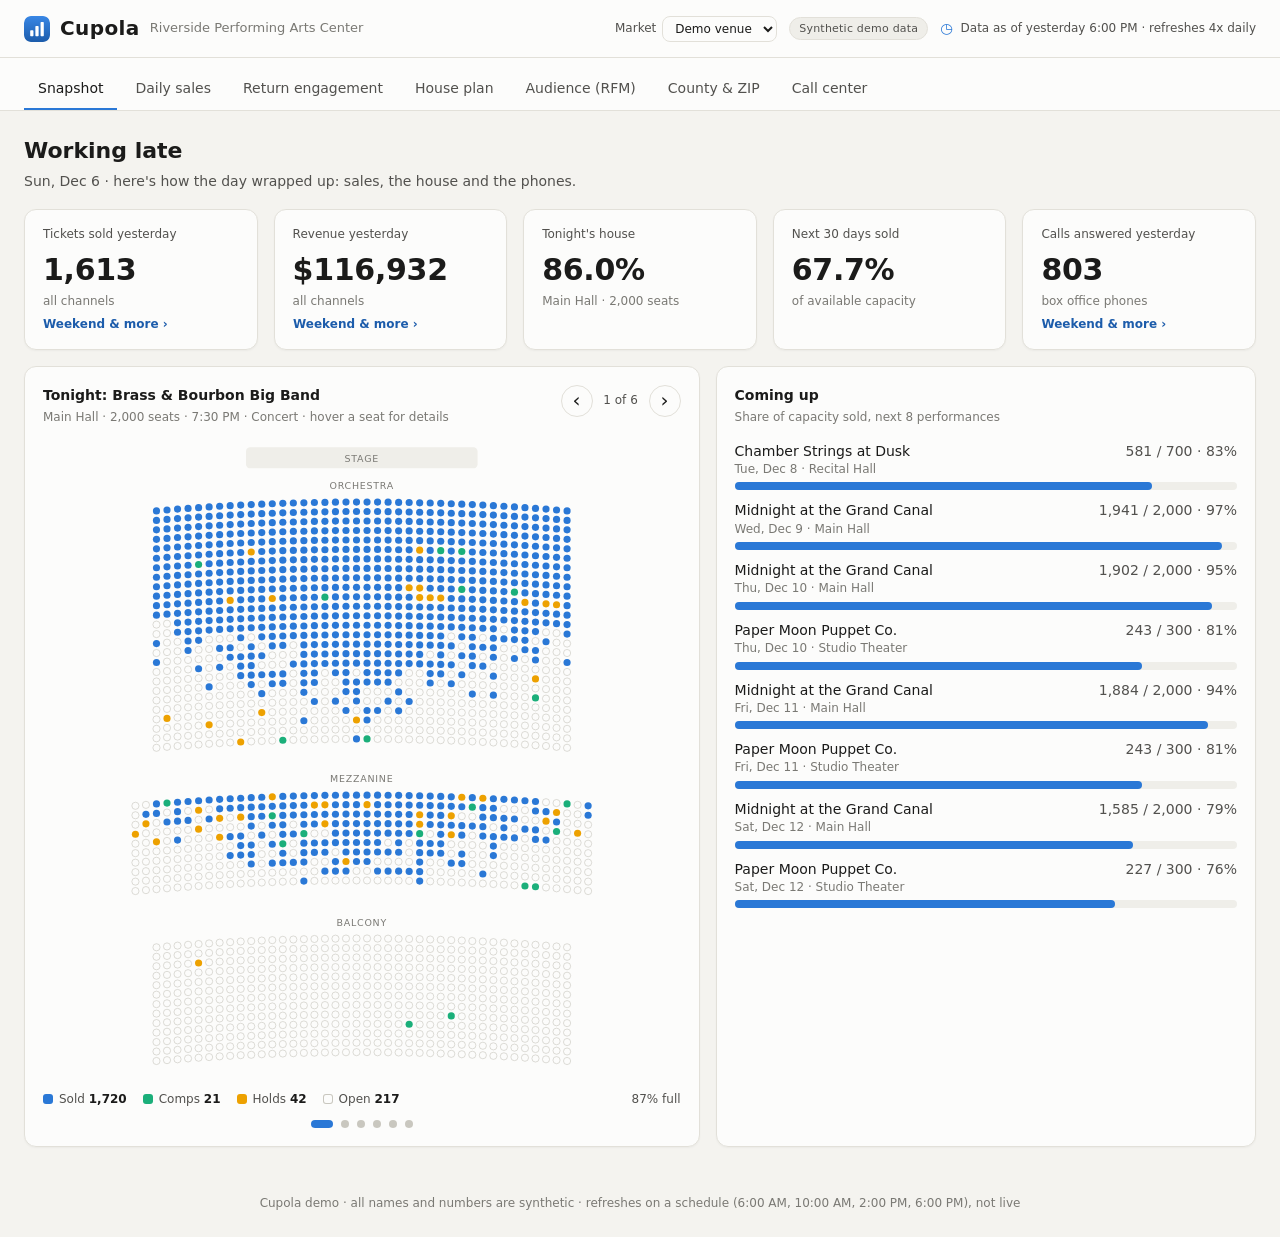
==== commit 54b20d15: "Add Sales recap pop-up for weekends and past days Opens from the Snapshot's yesterday tiles and from" ====
--- a/index.html
+++ b/index.html
@@ -26,6 +26,7 @@
   <meta property="og:image:height" content="630" />
   <meta name="twitter:card" content="summary_large_image" />
   <link rel="stylesheet" href="css/styles.css" />
+  <link rel="stylesheet" href="css/period.css" />
 </head>
 <body>
   <div class="pinned">
--- a/css/period.css
+++ b/css/period.css
@@ -0,0 +1,85 @@
+/* Sales recap pop-up (shared by both versions). */
+.pr-link {
+  background: none; border: 0; padding: 0; margin-top: 6px; cursor: pointer;
+  font: 600 12px var(--font); color: #1c5cab; display: inline-block;
+}
+.pr-link:hover { text-decoration: underline; }
+body.pr-lock { overflow: hidden; }
+.pr-backdrop {
+  position: fixed; inset: 0; z-index: 100; background: rgba(15, 22, 34, .45);
+  display: flex; align-items: flex-start; justify-content: center; padding: 4vh 16px;
+  overflow-y: auto; animation: pr-fade .2s ease both;
+}
+@keyframes pr-fade { from { opacity: 0; } to { opacity: 1; } }
+.pr-modal {
+  background: var(--page, #f4f3ef); border-radius: 14px; width: min(980px, 100%);
+  box-shadow: 0 24px 60px -20px rgba(0,0,0,.45); overflow: hidden; animation: pr-up .25s cubic-bezier(.2,.7,.2,1) both;
+}
+@keyframes pr-up { from { transform: translateY(12px); opacity: 0; } to { transform: none; opacity: 1; } }
+.pr-head { display: flex; justify-content: space-between; align-items: flex-start; gap: 12px; padding: 18px 20px 8px; background: var(--surface-1); }
+.pr-head h2 { margin: 0; font-size: 18px; }
+.pr-sub { margin: 3px 0 0; color: var(--text-muted); font-size: 13px; }
+.pr-close { border: 1px solid var(--border); background: var(--surface-1); border-radius: 8px; width: 34px; height: 34px; cursor: pointer; font-size: 14px; flex-shrink: 0; }
+.pr-close:hover { border-color: var(--text-muted); }
+.pr-tabs { display: flex; gap: 6px; padding: 8px 20px 14px; background: var(--surface-1); border-bottom: 1px solid var(--border); overflow-x: auto; scrollbar-width: none; }
+.pr-tabs::-webkit-scrollbar { display: none; }
+.pr-tabs button {
+  border: 1px solid var(--border); background: var(--surface-1); border-radius: 999px; padding: 6px 13px;
+  font: 500 13px var(--font); color: var(--text-secondary); cursor: pointer; white-space: nowrap;
+}
+.pr-tabs button[aria-selected="true"] { background: #1c5cab; border-color: #1c5cab; color: #fff; font-weight: 600; }
+.pr-custom { display: flex; gap: 14px; flex-wrap: wrap; padding: 10px 20px; background: var(--surface-1); border-bottom: 1px solid var(--border); font-size: 13px; color: var(--text-secondary); }
+.pr-custom input { font: inherit; padding: 5px 8px; border: 1px solid var(--border); border-radius: 8px; margin-left: 6px; background: var(--surface-1); color: var(--text-primary); }
+.pr-body { padding: 16px 20px 20px; display: flex; flex-direction: column; gap: 14px; }
+.pr-stats { display: grid; grid-template-columns: repeat(5, minmax(0, 1fr)); background: var(--surface-1); border: 1px solid var(--border); border-radius: 10px; overflow: hidden; }
+.pr-stats > div { padding: 12px 14px; border-left: 1px solid var(--border); display: flex; flex-direction: column; gap: 1px; min-width: 0; }
+.pr-stats > div:first-child { border-left: 0; }
+.pr-stats span { font-size: 11.5px; color: var(--text-muted); }
+.pr-stats b { font-size: 21px; font-weight: 650; font-variant-numeric: tabular-nums; }
+.pr-vs { font-size: 11.5px; color: var(--text-muted); }
+.pr-vs.up { color: var(--good); } .pr-vs.down { color: var(--critical); }
+.pr-card { background: var(--surface-1); border: 1px solid var(--border); border-radius: 10px; padding: 14px 16px; }
+.pr-card h3 { margin: 0 0 10px; font-size: 13px; font-weight: 650; }
+.pr-note { font-weight: 400; color: var(--text-muted); font-size: 12px; margin-left: 4px; }
+.pr-chart { width: 100%; height: auto; display: block; }
+.pr-ax { fill: var(--text-muted); font: 11px var(--font); }
+.pr-val { fill: var(--text-secondary); font: 600 11px var(--font); }
+.pr-table-wrap { overflow-x: auto; }
+.pr-table { width: 100%; border-collapse: collapse; font-size: 13px; font-variant-numeric: tabular-nums; }
+.pr-table th { text-align: left; font-weight: 500; font-size: 11.5px; color: var(--text-muted); padding: 0 8px 8px; border-bottom: 1px solid var(--border); white-space: nowrap; }
+.pr-table td { padding: 8px; border-bottom: 1px solid var(--grid, #eee); vertical-align: top; white-space: nowrap; }
+.pr-table tfoot td { font-weight: 650; border-bottom: 0; border-top: 1px solid var(--neutral-mark); }
+.pr-table .r { text-align: right; }
+.pr-stage { white-space: normal !important; font-size: 12px; color: var(--text-secondary); min-width: 160px; }
+.pr-muted { color: var(--text-muted); font-size: 12px; }
+.pr-pill { display: inline-block; font-size: 10.5px; font-weight: 600; padding: 1px 7px; border-radius: 999px; background: #fdf1d8; color: #6b4a00; vertical-align: 1px; }
+.pr-pill.final { background: #e6f4e6; color: #0f5a0f; }
+.pr-cols { display: grid; grid-template-columns: minmax(0, 1fr) minmax(0, 1fr); gap: 14px; align-items: start; }
+.pr-show { padding: 10px 0; border-top: 1px solid var(--grid, #eee); }
+.pr-show:first-of-type { border-top: 0; padding-top: 0; }
+.pr-show-top { display: flex; justify-content: space-between; gap: 10px; align-items: flex-start; }
+.pr-kv { display: grid; grid-template-columns: auto 1fr; gap: 2px 12px; font-size: 12.5px; color: var(--text-secondary); margin-top: 6px; }
+.pr-kv b { color: var(--text-primary); font-weight: 600; font-variant-numeric: tabular-nums; }
+.pr-bar { margin-bottom: 9px; }
+.pr-bar-top { display: flex; justify-content: space-between; gap: 10px; font-size: 13px; margin-bottom: 3px; }
+.pr-bar-top span { white-space: nowrap; overflow: hidden; text-overflow: ellipsis; }
+.pr-bar-top b { font-variant-numeric: tabular-nums; }
+.pr-track { height: 6px; border-radius: 3px; background: var(--surface-2); overflow: hidden; }
+.pr-track i { display: block; height: 100%; background: var(--series-1); border-radius: 3px; }
+.pr-foot { margin: 0; font-size: 12px; color: var(--text-muted); }
+
+@media (max-width: 760px) {
+  .pr-backdrop { padding: 0; }
+  .pr-modal { border-radius: 0; min-height: 100%; }
+  .pr-head { padding-top: max(16px, env(safe-area-inset-top)); }
+  .pr-stats { grid-template-columns: repeat(2, minmax(0, 1fr)); }
+  .pr-stats > div { border-left: 0; border-top: 1px solid var(--border); }
+  .pr-stats > div:nth-child(-n+2) { border-top: 0; }
+  .pr-stats > div:nth-child(even) { border-left: 1px solid var(--border); }
+  .pr-stats > div:last-child { grid-column: 1 / -1; border-left: 0; }
+  .pr-cols { grid-template-columns: minmax(0, 1fr); }
+  .pr-ch { display: none; }
+  .pr-body { padding: 14px 12px 24px; }
+}
+.pr-custom[hidden] { display: none; }
+.pr-chart { max-height: 160px; }
